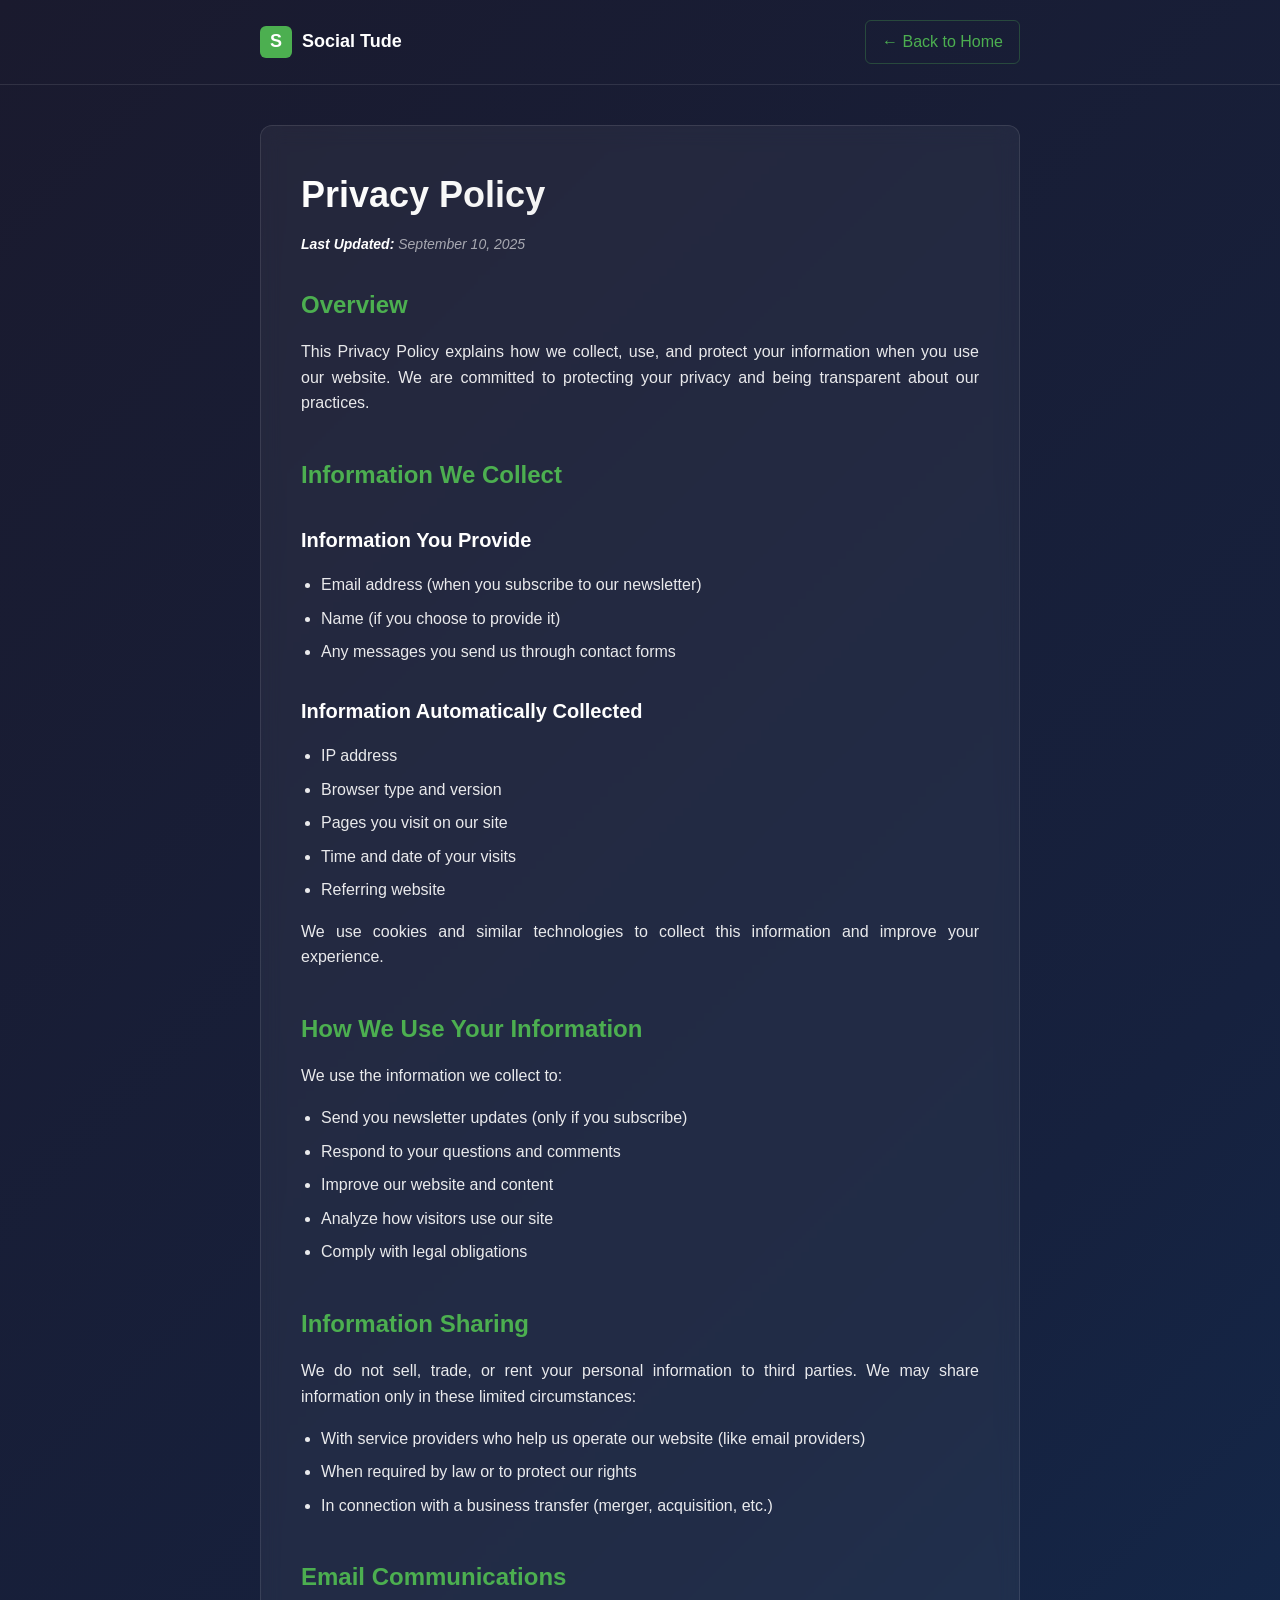
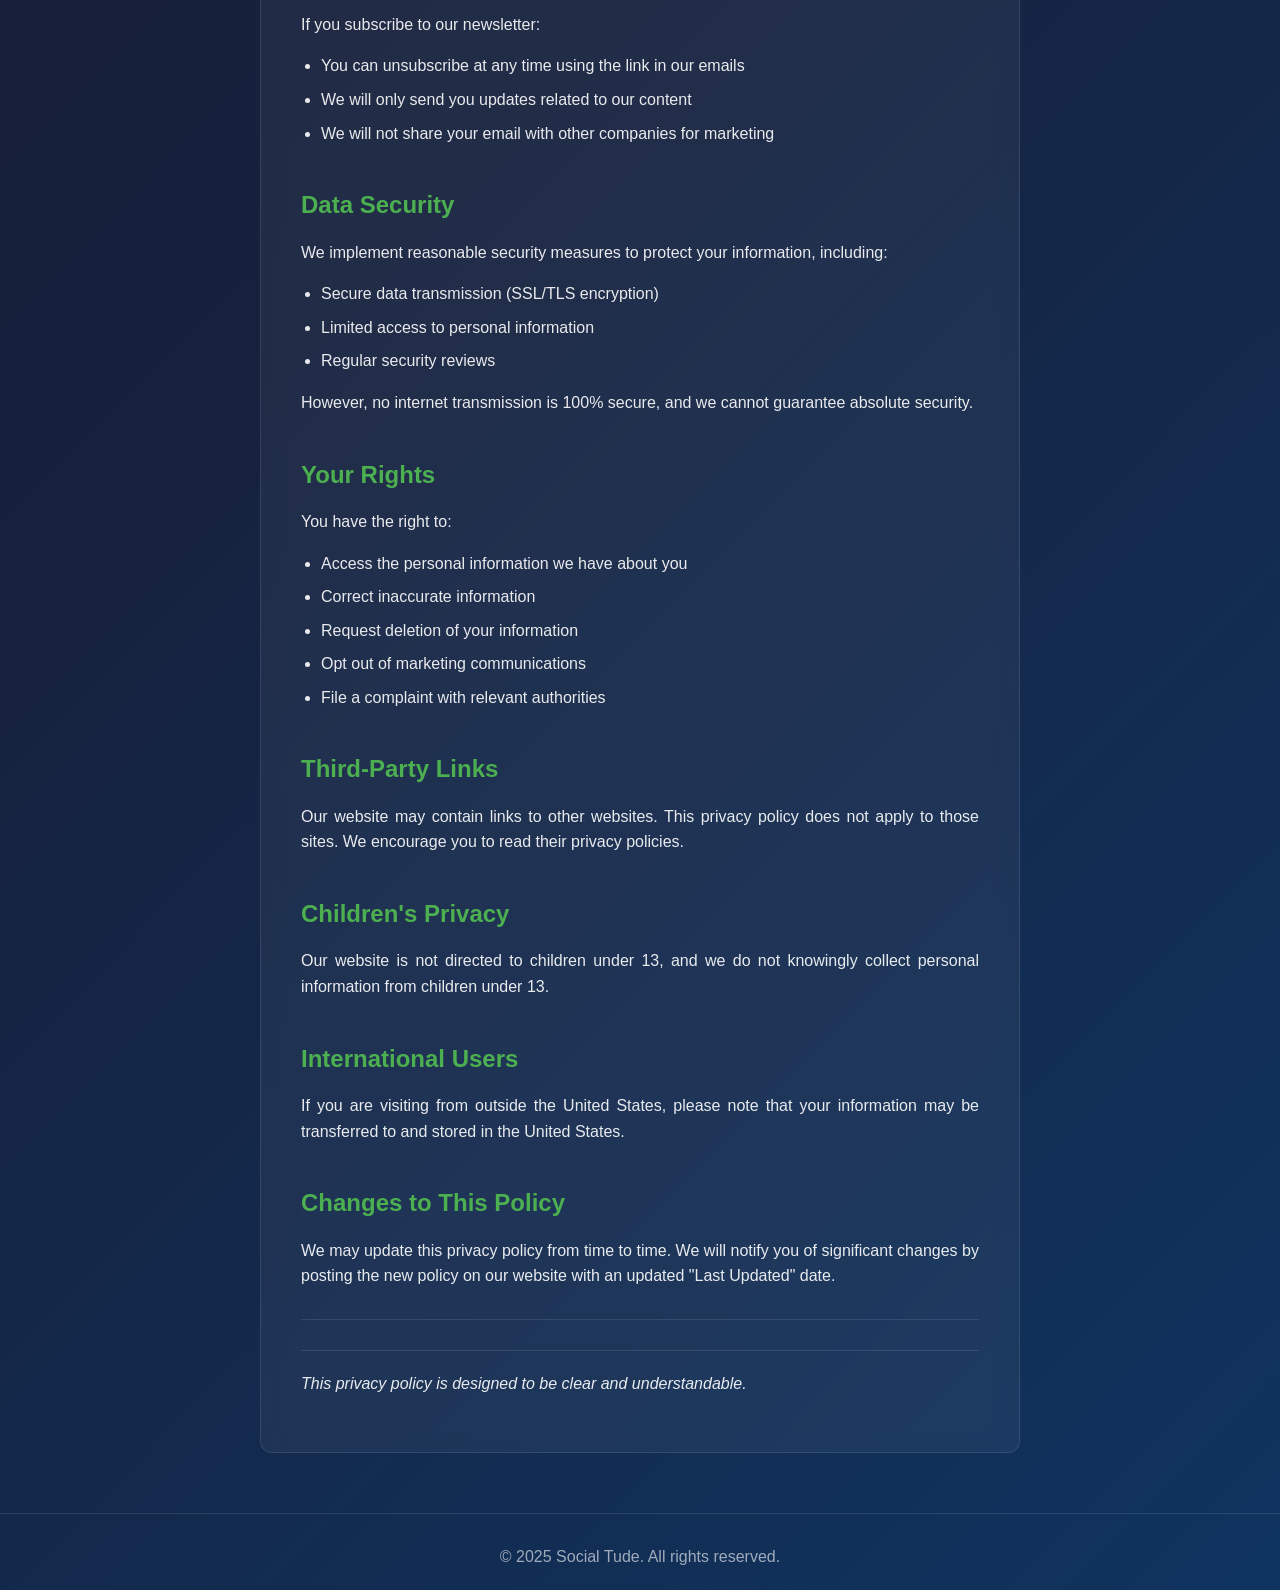
==== privacy/index.html @ 3b70cb79 "asdasd" ====
<!DOCTYPE html>
<html lang="en">
<head>
    <meta charset="UTF-8">
    <meta name="viewport" content="width=device-width, initial-scale=1.0">
    <title>Privacy Policy - Social Tude</title>
    <style>
        * {
            margin: 0;
            padding: 0;
            box-sizing: border-box;
        }

        body {
            font-family: -apple-system, BlinkMacSystemFont, 'Segoe UI', Roboto, sans-serif;
            background: linear-gradient(135deg, #1a1a2e 0%, #16213e 50%, #0f3460 100%);
            color: #ffffff;
            line-height: 1.6;
            min-height: 100vh;
        }

        .container {
            max-width: 800px;
            margin: 0 auto;
            padding: 0 20px;
        }

        /* Header */
        .header {
            padding: 20px 0;
            border-bottom: 1px solid rgba(255,255,255,0.1);
        }

        .nav {
            display: flex;
            justify-content: space-between;
            align-items: center;
            flex-wrap: wrap;
        }

        .logo {
            display: flex;
            align-items: center;
            gap: 10px;
            font-weight: 600;
            font-size: 18px;
            text-decoration: none;
            color: #ffffff;
        }

        .logo-icon {
            width: 32px;
            height: 32px;
            background: #4CAF50;
            border-radius: 6px;
            display: flex;
            align-items: center;
            justify-content: center;
            font-weight: bold;
            color: white;
        }

        .back-link {
            color: #4CAF50;
            text-decoration: none;
            padding: 8px 16px;
            border: 1px solid rgba(76, 175, 80, 0.3);
            border-radius: 6px;
            transition: all 0.3s;
        }

        .back-link:hover {
            background: rgba(76, 175, 80, 0.1);
            transform: translateY(-2px);
        }

        /* Main Content */
        .main-content {
            padding: 40px 0 60px;
        }

        .policy-container {
            background: rgba(255,255,255,0.05);
            border: 1px solid rgba(255,255,255,0.1);
            border-radius: 12px;
            padding: 40px;
            backdrop-filter: blur(10px);
        }

        h1 {
            font-size: 36px;
            font-weight: 700;
            margin-bottom: 10px;
            background: linear-gradient(135deg, #ffffff 0%, #e0e0e0 100%);
            background-clip: text;
            -webkit-background-clip: text;
            -webkit-text-fill-color: transparent;
        }

        .last-updated {
            color: rgba(255,255,255,0.6);
            font-size: 14px;
            margin-bottom: 30px;
            font-style: italic;
        }

        h2 {
            font-size: 24px;
            font-weight: 600;
            margin-top: 40px;
            margin-bottom: 15px;
            color: #4CAF50;
        }

        h2:first-of-type {
            margin-top: 0;
        }

        h3 {
            font-size: 20px;
            font-weight: 600;
            margin-top: 30px;
            margin-bottom: 12px;
            color: #ffffff;
        }

        p {
            margin-bottom: 16px;
            color: rgba(255,255,255,0.9);
            text-align: justify;
        }

        ul {
            margin: 16px 0 16px 20px;
            color: rgba(255,255,255,0.9);
        }

        li {
            margin-bottom: 8px;
        }

        strong {
            color: #ffffff;
            font-weight: 600;
        }

        .highlight-box {
            background: rgba(76, 175, 80, 0.1);
            border: 1px solid rgba(76, 175, 80, 0.3);
            border-radius: 8px;
            padding: 20px;
            margin: 20px 0;
        }

        .highlight-box p {
            color: rgba(255,255,255,0.9);
            margin: 0;
        }

        hr {
            border: none;
            height: 1px;
            background: rgba(255,255,255,0.1);
            margin: 30px 0 20px;
        }

        .footer-note {
            font-style: italic;
            color: rgba(255,255,255,0.7);
            text-align: center;
            margin-top: 30px;
            padding-top: 20px;
            border-top: 1px solid rgba(255,255,255,0.1);
        }

        /* Footer */
        .footer {
            border-top: 1px solid rgba(255,255,255,0.1);
            padding: 30px 0 20px;
            color: rgba(255,255,255,0.6);
            text-align: center;
        }

        /* Responsive */
        @media (max-width: 768px) {
            .policy-container {
                padding: 30px 20px;
            }
            
            h1 {
                font-size: 28px;
            }
            
            h2 {
                font-size: 22px;
            }
            
            .nav {
                flex-direction: column;
                gap: 20px;
            }
        }
    </style>
</head>
<body>
    <header class="header">
        <div class="container">
            <nav class="nav">
                <a href="#" class="logo">
                    <div class="logo-icon">S</div>
                    <span>Social Tude</span>
                </a>
                <a href="http://zapmydeal.top/" class="back-link">← Back to Home</a>
            </nav>
        </div>
    </header>

    <main class="main-content">
        <div class="container">
            <div class="policy-container">
                <h1>Privacy Policy</h1>
                <div class="last-updated"><strong>Last Updated:</strong> September 10, 2025</div>

                <h2>Overview</h2>
                <p>This Privacy Policy explains how we collect, use, and protect your information when you use our website. We are committed to protecting your privacy and being transparent about our practices.</p>

                <h2>Information We Collect</h2>
                
                <h3>Information You Provide</h3>
                <ul>
                    <li>Email address (when you subscribe to our newsletter)</li>
                    <li>Name (if you choose to provide it)</li>
                    <li>Any messages you send us through contact forms</li>
                </ul>

                <h3>Information Automatically Collected</h3>
                <ul>
                    <li>IP address</li>
                    <li>Browser type and version</li>
                    <li>Pages you visit on our site</li>
                    <li>Time and date of your visits</li>
                    <li>Referring website</li>
                </ul>
                
                <p>We use cookies and similar technologies to collect this information and improve your experience.</p>

                <h2>How We Use Your Information</h2>
                <p>We use the information we collect to:</p>
                <ul>
                    <li>Send you newsletter updates (only if you subscribe)</li>
                    <li>Respond to your questions and comments</li>
                    <li>Improve our website and content</li>
                    <li>Analyze how visitors use our site</li>
                    <li>Comply with legal obligations</li>
                </ul>

                <h2>Information Sharing</h2>
                <p>We do not sell, trade, or rent your personal information to third parties. We may share information only in these limited circumstances:</p>
                <ul>
                    <li>With service providers who help us operate our website (like email providers)</li>
                    <li>When required by law or to protect our rights</li>
                    <li>In connection with a business transfer (merger, acquisition, etc.)</li>
                </ul>

                <h2>Email Communications</h2>
                <p>If you subscribe to our newsletter:</p>
                <ul>
                    <li>You can unsubscribe at any time using the link in our emails</li>
                    <li>We will only send you updates related to our content</li>
                    <li>We will not share your email with other companies for marketing</li>
                </ul>

                <h2>Data Security</h2>
                <p>We implement reasonable security measures to protect your information, including:</p>
                <ul>
                    <li>Secure data transmission (SSL/TLS encryption)</li>
                    <li>Limited access to personal information</li>
                    <li>Regular security reviews</li>
                </ul>
                <p>However, no internet transmission is 100% secure, and we cannot guarantee absolute security.</p>

                <h2>Your Rights</h2>
                <p>You have the right to:</p>
                <ul>
                    <li>Access the personal information we have about you</li>
                    <li>Correct inaccurate information</li>
                    <li>Request deletion of your information</li>
                    <li>Opt out of marketing communications</li>
                    <li>File a complaint with relevant authorities</li>
                </ul>

                <h2>Third-Party Links</h2>
                <p>Our website may contain links to other websites. This privacy policy does not apply to those sites. We encourage you to read their privacy policies.</p>

                <h2>Children's Privacy</h2>
                <p>Our website is not directed to children under 13, and we do not knowingly collect personal information from children under 13.</p>

                <h2>International Users</h2>
                <p>If you are visiting from outside the United States, please note that your information may be transferred to and stored in the United States.</p>

                <h2>Changes to This Policy</h2>
                <p>We may update this privacy policy from time to time. We will notify you of significant changes by posting the new policy on our website with an updated "Last Updated" date.</p>

                <hr>

                <div class="footer-note">
                    <p>This privacy policy is designed to be clear and understandable.</p>
                </div>
            </div>
        </div>
    </main>

    <footer class="footer">
        <div class="container">
            <div>© 2025 Social Tude. All rights reserved.</div>
        </div>
    </footer>
</body>
</html>
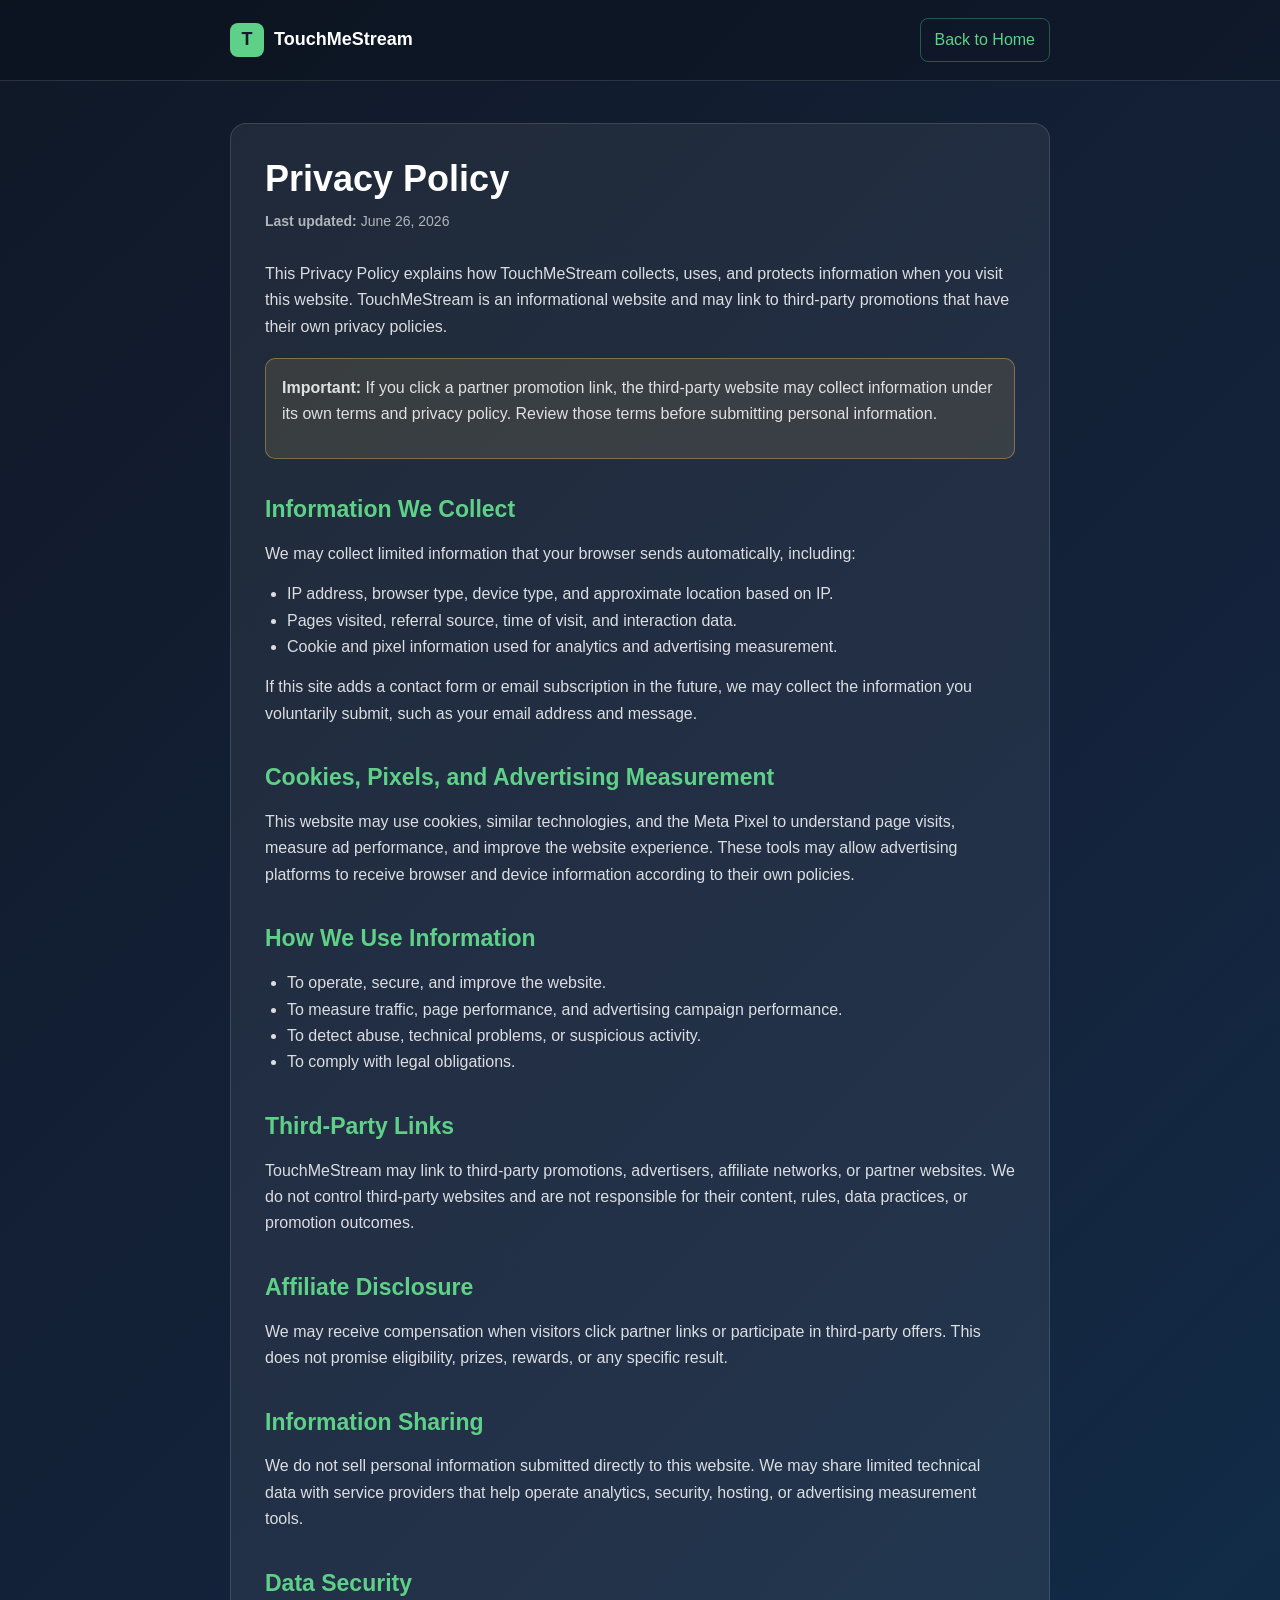
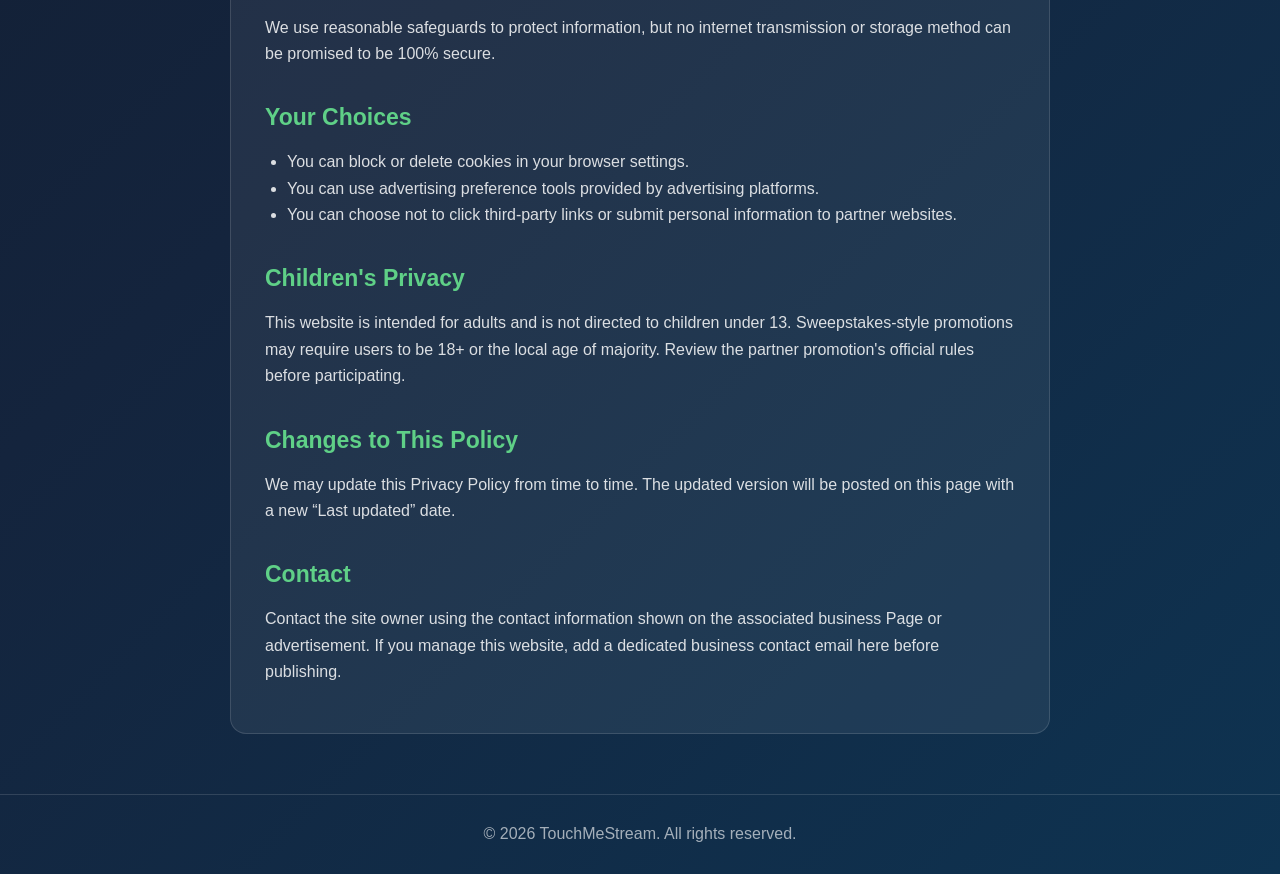
==== commit 612c4a21: "asd" ====
--- a/privacy/index.html
+++ b/privacy/index.html
@@ -1,319 +1,106 @@
 <!DOCTYPE html>
 <html lang="en">
 <head>
-    <meta charset="UTF-8">
-    <meta name="viewport" content="width=device-width, initial-scale=1.0">
-    <title>Privacy Policy - Social Tude</title>
-    <style>
-        * {
-            margin: 0;
-            padding: 0;
-            box-sizing: border-box;
-        }
-
-        body {
-            font-family: -apple-system, BlinkMacSystemFont, 'Segoe UI', Roboto, sans-serif;
-            background: linear-gradient(135deg, #1a1a2e 0%, #16213e 50%, #0f3460 100%);
-            color: #ffffff;
-            line-height: 1.6;
-            min-height: 100vh;
-        }
-
-        .container {
-            max-width: 800px;
-            margin: 0 auto;
-            padding: 0 20px;
-        }
-
-        /* Header */
-        .header {
-            padding: 20px 0;
-            border-bottom: 1px solid rgba(255,255,255,0.1);
-        }
-
-        .nav {
-            display: flex;
-            justify-content: space-between;
-            align-items: center;
-            flex-wrap: wrap;
-        }
-
-        .logo {
-            display: flex;
-            align-items: center;
-            gap: 10px;
-            font-weight: 600;
-            font-size: 18px;
-            text-decoration: none;
-            color: #ffffff;
-        }
-
-        .logo-icon {
-            width: 32px;
-            height: 32px;
-            background: #4CAF50;
-            border-radius: 6px;
-            display: flex;
-            align-items: center;
-            justify-content: center;
-            font-weight: bold;
-            color: white;
-        }
-
-        .back-link {
-            color: #4CAF50;
-            text-decoration: none;
-            padding: 8px 16px;
-            border: 1px solid rgba(76, 175, 80, 0.3);
-            border-radius: 6px;
-            transition: all 0.3s;
-        }
-
-        .back-link:hover {
-            background: rgba(76, 175, 80, 0.1);
-            transform: translateY(-2px);
-        }
-
-        /* Main Content */
-        .main-content {
-            padding: 40px 0 60px;
-        }
-
-        .policy-container {
-            background: rgba(255,255,255,0.05);
-            border: 1px solid rgba(255,255,255,0.1);
-            border-radius: 12px;
-            padding: 40px;
-            backdrop-filter: blur(10px);
-        }
-
-        h1 {
-            font-size: 36px;
-            font-weight: 700;
-            margin-bottom: 10px;
-            background: linear-gradient(135deg, #ffffff 0%, #e0e0e0 100%);
-            background-clip: text;
-            -webkit-background-clip: text;
-            -webkit-text-fill-color: transparent;
-        }
-
-        .last-updated {
-            color: rgba(255,255,255,0.6);
-            font-size: 14px;
-            margin-bottom: 30px;
-            font-style: italic;
-        }
-
-        h2 {
-            font-size: 24px;
-            font-weight: 600;
-            margin-top: 40px;
-            margin-bottom: 15px;
-            color: #4CAF50;
-        }
-
-        h2:first-of-type {
-            margin-top: 0;
-        }
-
-        h3 {
-            font-size: 20px;
-            font-weight: 600;
-            margin-top: 30px;
-            margin-bottom: 12px;
-            color: #ffffff;
-        }
-
-        p {
-            margin-bottom: 16px;
-            color: rgba(255,255,255,0.9);
-            text-align: justify;
-        }
-
-        ul {
-            margin: 16px 0 16px 20px;
-            color: rgba(255,255,255,0.9);
-        }
-
-        li {
-            margin-bottom: 8px;
-        }
-
-        strong {
-            color: #ffffff;
-            font-weight: 600;
-        }
-
-        .highlight-box {
-            background: rgba(76, 175, 80, 0.1);
-            border: 1px solid rgba(76, 175, 80, 0.3);
-            border-radius: 8px;
-            padding: 20px;
-            margin: 20px 0;
-        }
-
-        .highlight-box p {
-            color: rgba(255,255,255,0.9);
-            margin: 0;
-        }
-
-        hr {
-            border: none;
-            height: 1px;
-            background: rgba(255,255,255,0.1);
-            margin: 30px 0 20px;
-        }
-
-        .footer-note {
-            font-style: italic;
-            color: rgba(255,255,255,0.7);
-            text-align: center;
-            margin-top: 30px;
-            padding-top: 20px;
-            border-top: 1px solid rgba(255,255,255,0.1);
-        }
-
-        /* Footer */
-        .footer {
-            border-top: 1px solid rgba(255,255,255,0.1);
-            padding: 30px 0 20px;
-            color: rgba(255,255,255,0.6);
-            text-align: center;
-        }
-
-        /* Responsive */
-        @media (max-width: 768px) {
-            .policy-container {
-                padding: 30px 20px;
-            }
-            
-            h1 {
-                font-size: 28px;
-            }
-            
-            h2 {
-                font-size: 22px;
-            }
-            
-            .nav {
-                flex-direction: column;
-                gap: 20px;
-            }
-        }
-    </style>
+  <meta charset="UTF-8" />
+  <meta name="viewport" content="width=device-width, initial-scale=1.0" />
+  <title>Privacy Policy - TouchMeStream</title>
+  <meta name="description" content="TouchMeStream Privacy Policy explaining data, cookies, Meta Pixel, third-party links, and user choices." />
+  <style>
+    * { margin: 0; padding: 0; box-sizing: border-box; }
+    body { font-family: -apple-system, BlinkMacSystemFont, "Segoe UI", Roboto, Arial, sans-serif; background: linear-gradient(135deg,#101827 0%,#14243d 55%,#0e3351 100%); color: #fff; line-height: 1.65; min-height: 100vh; }
+    .container { max-width: 860px; margin: 0 auto; padding: 0 20px; }
+    .header { padding: 18px 0; border-bottom: 1px solid rgba(255,255,255,.13); background: rgba(7,12,22,.35); }
+    .nav { display: flex; justify-content: space-between; align-items: center; gap: 20px; flex-wrap: wrap; }
+    .logo { display: flex; align-items: center; gap: 10px; font-weight: 700; font-size: 18px; text-decoration: none; color: #fff; }
+    .logo-icon { width: 34px; height: 34px; background: #5fd087; color: #0f1b2a; border-radius: 8px; display: flex; align-items: center; justify-content: center; font-weight: 800; }
+    .back-link { color: #5fd087; text-decoration: none; padding: 8px 14px; border: 1px solid rgba(95,208,135,.35); border-radius: 8px; }
+    .main-content { padding: 42px 0 60px; }
+    .policy-container { background: rgba(255,255,255,.065); border: 1px solid rgba(255,255,255,.13); border-radius: 16px; padding: 34px; }
+    h1 { font-size: 36px; line-height: 1.15; margin-bottom: 10px; }
+    .last-updated { color: rgba(255,255,255,.65); font-size: 14px; margin-bottom: 28px; }
+    h2 { font-size: 23px; margin-top: 32px; margin-bottom: 12px; color: #5fd087; }
+    p, li { color: rgba(255,255,255,.84); }
+    p { margin-bottom: 14px; }
+    ul { margin: 12px 0 14px 22px; }
+    a { color: #5fd087; }
+    .notice { background: rgba(255,209,102,.11); border: 1px solid rgba(255,209,102,.35); border-radius: 10px; padding: 16px; margin: 18px 0; }
+    .footer { border-top: 1px solid rgba(255,255,255,.13); padding: 26px 0; color: rgba(255,255,255,.62); text-align: center; }
+    @media (max-width: 768px) { .policy-container { padding: 24px; } h1 { font-size: 30px; } }
+  </style>
 </head>
 <body>
-    <header class="header">
-        <div class="container">
-            <nav class="nav">
-                <a href="#" class="logo">
-                    <div class="logo-icon">S</div>
-                    <span>Social Tude</span>
-                </a>
-                <a href="http://zapmydeal.top/" class="back-link">← Back to Home</a>
-            </nav>
-        </div>
-    </header>
+  <header class="header">
+    <div class="container">
+      <nav class="nav" aria-label="Main navigation">
+        <a href="/" class="logo"><div class="logo-icon">T</div><span>TouchMeStream</span></a>
+        <a href="/" class="back-link">Back to Home</a>
+      </nav>
+    </div>
+  </header>
 
-    <main class="main-content">
-        <div class="container">
-            <div class="policy-container">
-                <h1>Privacy Policy</h1>
-                <div class="last-updated"><strong>Last Updated:</strong> September 10, 2025</div>
+  <main class="main-content">
+    <div class="container">
+      <article class="policy-container">
+        <h1>Privacy Policy</h1>
+        <div class="last-updated"><strong>Last updated:</strong> June 26, 2026</div>
 
-                <h2>Overview</h2>
-                <p>This Privacy Policy explains how we collect, use, and protect your information when you use our website. We are committed to protecting your privacy and being transparent about our practices.</p>
+        <p>This Privacy Policy explains how TouchMeStream collects, uses, and protects information when you visit this website. TouchMeStream is an informational website and may link to third-party promotions that have their own privacy policies.</p>
 
-                <h2>Information We Collect</h2>
-                
-                <h3>Information You Provide</h3>
-                <ul>
-                    <li>Email address (when you subscribe to our newsletter)</li>
-                    <li>Name (if you choose to provide it)</li>
-                    <li>Any messages you send us through contact forms</li>
-                </ul>
+        <div class="notice"><p><strong>Important:</strong> If you click a partner promotion link, the third-party website may collect information under its own terms and privacy policy. Review those terms before submitting personal information.</p></div>
 
-                <h3>Information Automatically Collected</h3>
-                <ul>
-                    <li>IP address</li>
-                    <li>Browser type and version</li>
-                    <li>Pages you visit on our site</li>
-                    <li>Time and date of your visits</li>
-                    <li>Referring website</li>
-                </ul>
-                
-                <p>We use cookies and similar technologies to collect this information and improve your experience.</p>
+        <h2>Information We Collect</h2>
+        <p>We may collect limited information that your browser sends automatically, including:</p>
+        <ul>
+          <li>IP address, browser type, device type, and approximate location based on IP.</li>
+          <li>Pages visited, referral source, time of visit, and interaction data.</li>
+          <li>Cookie and pixel information used for analytics and advertising measurement.</li>
+        </ul>
+        <p>If this site adds a contact form or email subscription in the future, we may collect the information you voluntarily submit, such as your email address and message.</p>
 
-                <h2>How We Use Your Information</h2>
-                <p>We use the information we collect to:</p>
-                <ul>
-                    <li>Send you newsletter updates (only if you subscribe)</li>
-                    <li>Respond to your questions and comments</li>
-                    <li>Improve our website and content</li>
-                    <li>Analyze how visitors use our site</li>
-                    <li>Comply with legal obligations</li>
-                </ul>
+        <h2>Cookies, Pixels, and Advertising Measurement</h2>
+        <p>This website may use cookies, similar technologies, and the Meta Pixel to understand page visits, measure ad performance, and improve the website experience. These tools may allow advertising platforms to receive browser and device information according to their own policies.</p>
 
-                <h2>Information Sharing</h2>
-                <p>We do not sell, trade, or rent your personal information to third parties. We may share information only in these limited circumstances:</p>
-                <ul>
-                    <li>With service providers who help us operate our website (like email providers)</li>
-                    <li>When required by law or to protect our rights</li>
-                    <li>In connection with a business transfer (merger, acquisition, etc.)</li>
-                </ul>
+        <h2>How We Use Information</h2>
+        <ul>
+          <li>To operate, secure, and improve the website.</li>
+          <li>To measure traffic, page performance, and advertising campaign performance.</li>
+          <li>To detect abuse, technical problems, or suspicious activity.</li>
+          <li>To comply with legal obligations.</li>
+        </ul>
 
-                <h2>Email Communications</h2>
-                <p>If you subscribe to our newsletter:</p>
-                <ul>
-                    <li>You can unsubscribe at any time using the link in our emails</li>
-                    <li>We will only send you updates related to our content</li>
-                    <li>We will not share your email with other companies for marketing</li>
-                </ul>
+        <h2>Third-Party Links</h2>
+        <p>TouchMeStream may link to third-party promotions, advertisers, affiliate networks, or partner websites. We do not control third-party websites and are not responsible for their content, rules, data practices, or promotion outcomes.</p>
 
-                <h2>Data Security</h2>
-                <p>We implement reasonable security measures to protect your information, including:</p>
-                <ul>
-                    <li>Secure data transmission (SSL/TLS encryption)</li>
-                    <li>Limited access to personal information</li>
-                    <li>Regular security reviews</li>
-                </ul>
-                <p>However, no internet transmission is 100% secure, and we cannot guarantee absolute security.</p>
+        <h2>Affiliate Disclosure</h2>
+        <p>We may receive compensation when visitors click partner links or participate in third-party offers. This does not promise eligibility, prizes, rewards, or any specific result.</p>
 
-                <h2>Your Rights</h2>
-                <p>You have the right to:</p>
-                <ul>
-                    <li>Access the personal information we have about you</li>
-                    <li>Correct inaccurate information</li>
-                    <li>Request deletion of your information</li>
-                    <li>Opt out of marketing communications</li>
-                    <li>File a complaint with relevant authorities</li>
-                </ul>
+        <h2>Information Sharing</h2>
+        <p>We do not sell personal information submitted directly to this website. We may share limited technical data with service providers that help operate analytics, security, hosting, or advertising measurement tools.</p>
 
-                <h2>Third-Party Links</h2>
-                <p>Our website may contain links to other websites. This privacy policy does not apply to those sites. We encourage you to read their privacy policies.</p>
+        <h2>Data Security</h2>
+        <p>We use reasonable safeguards to protect information, but no internet transmission or storage method can be promised to be 100% secure.</p>
 
-                <h2>Children's Privacy</h2>
-                <p>Our website is not directed to children under 13, and we do not knowingly collect personal information from children under 13.</p>
+        <h2>Your Choices</h2>
+        <ul>
+          <li>You can block or delete cookies in your browser settings.</li>
+          <li>You can use advertising preference tools provided by advertising platforms.</li>
+          <li>You can choose not to click third-party links or submit personal information to partner websites.</li>
+        </ul>
 
-                <h2>International Users</h2>
-                <p>If you are visiting from outside the United States, please note that your information may be transferred to and stored in the United States.</p>
+        <h2>Children's Privacy</h2>
+        <p>This website is intended for adults and is not directed to children under 13. Sweepstakes-style promotions may require users to be 18+ or the local age of majority. Review the partner promotion's official rules before participating.</p>
 
-                <h2>Changes to This Policy</h2>
-                <p>We may update this privacy policy from time to time. We will notify you of significant changes by posting the new policy on our website with an updated "Last Updated" date.</p>
+        <h2>Changes to This Policy</h2>
+        <p>We may update this Privacy Policy from time to time. The updated version will be posted on this page with a new “Last updated” date.</p>
 
-                <hr>
+        <h2>Contact</h2>
+        <p>Contact the site owner using the contact information shown on the associated business Page or advertisement. If you manage this website, add a dedicated business contact email here before publishing.</p>
+      </article>
+    </div>
+  </main>
 
-                <div class="footer-note">
-                    <p>This privacy policy is designed to be clear and understandable.</p>
-                </div>
-            </div>
-        </div>
-    </main>
-
-    <footer class="footer">
-        <div class="container">
-            <div>© 2025 Social Tude. All rights reserved.</div>
-        </div>
-    </footer>
+  <footer class="footer">
+    <div class="container">© 2026 TouchMeStream. All rights reserved.</div>
+  </footer>
 </body>
-</html>+</html>
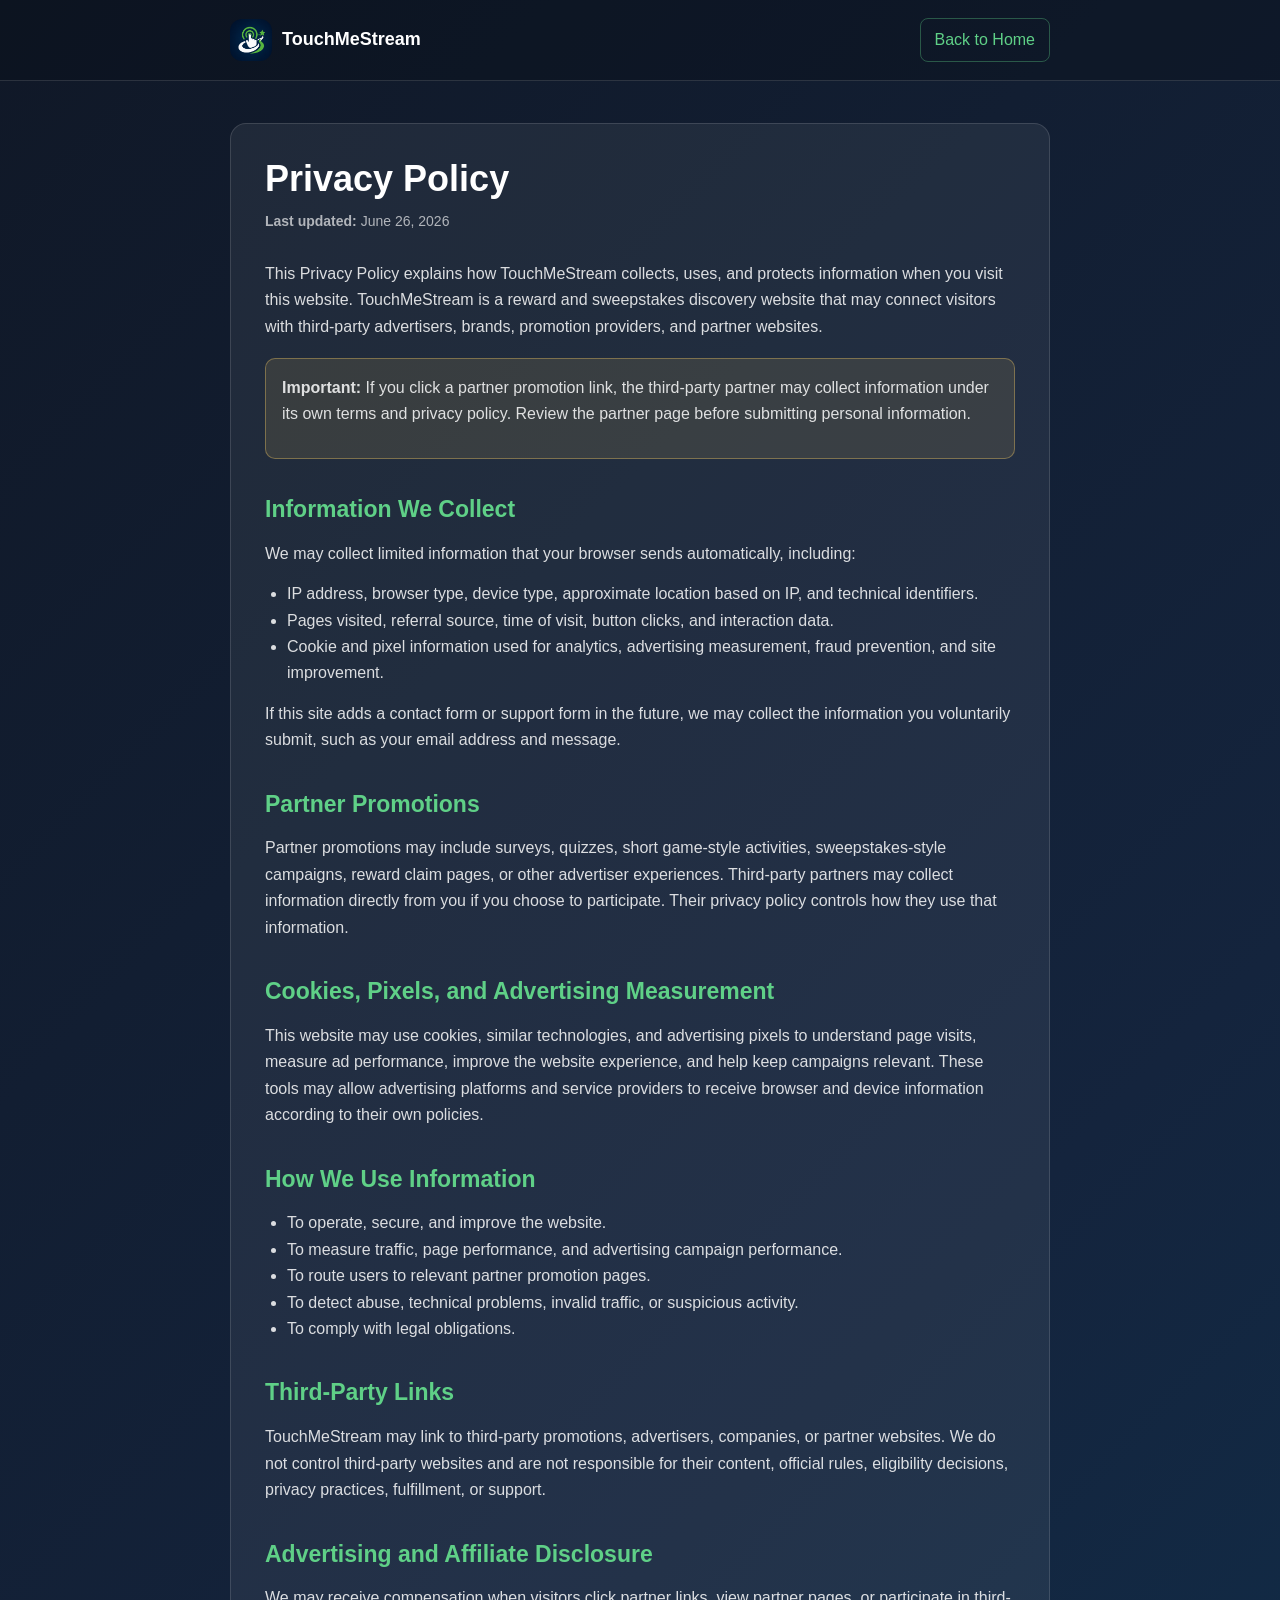
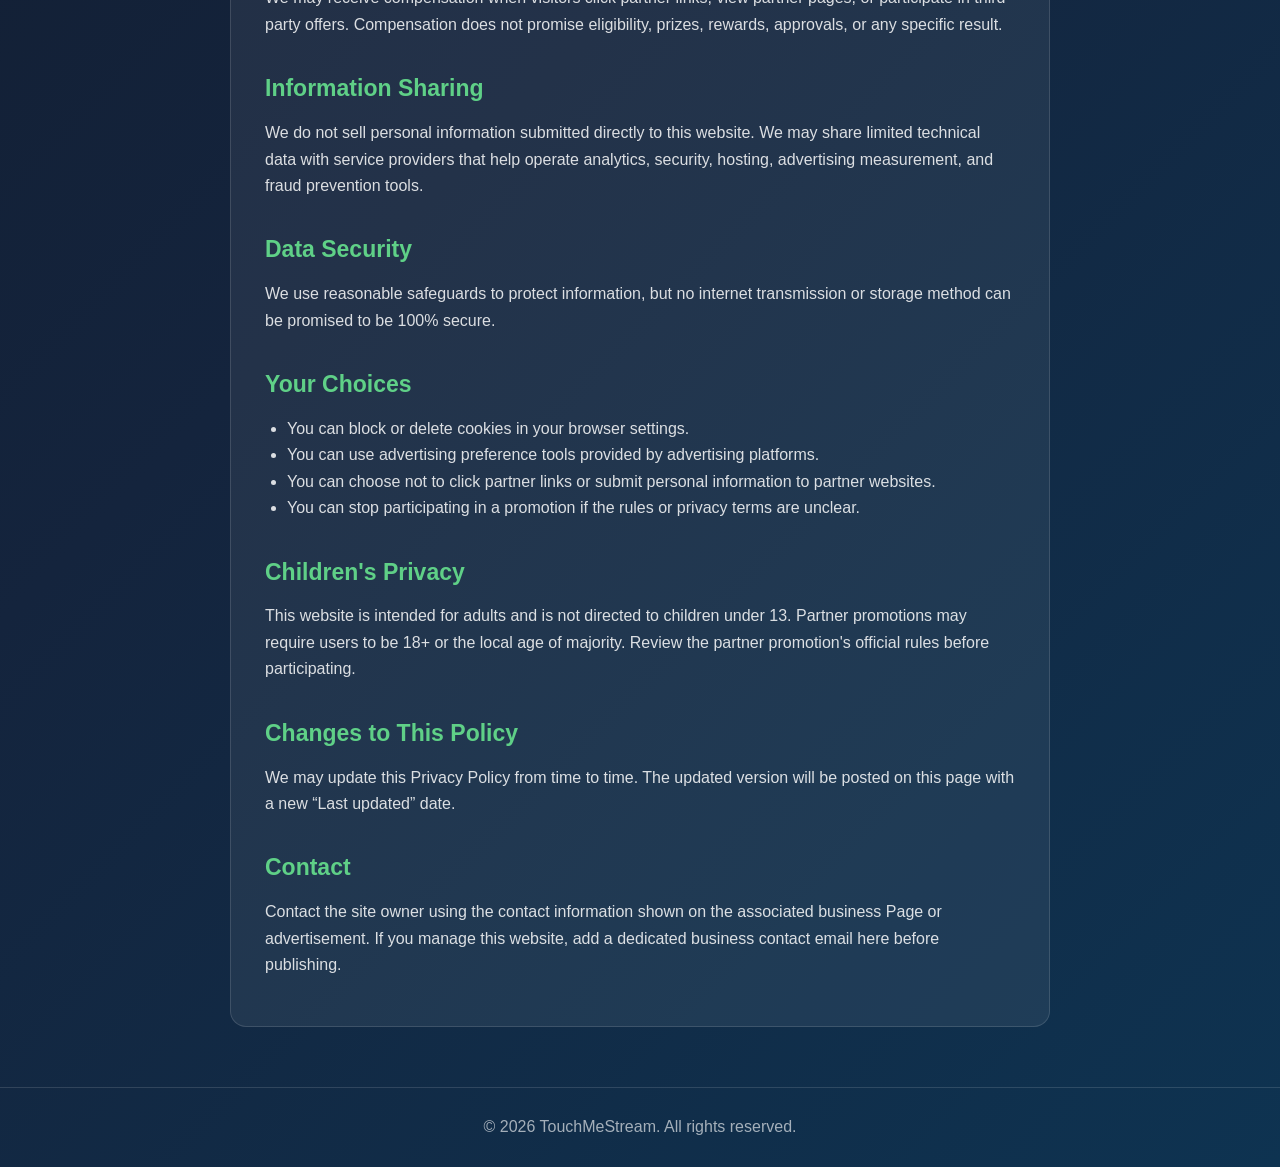
==== commit cc1b451d: "asdasd" ====
--- a/privacy/index.html
+++ b/privacy/index.html
@@ -4,7 +4,9 @@
   <meta charset="UTF-8" />
   <meta name="viewport" content="width=device-width, initial-scale=1.0" />
   <title>Privacy Policy - TouchMeStream</title>
-  <meta name="description" content="TouchMeStream Privacy Policy explaining data, cookies, Meta Pixel, third-party links, and user choices." />
+  <meta name="description" content="Privacy Policy for TouchMeStream, including cookies, advertising measurement, partner links, and third-party promotion notices." />
+  <link rel="icon" type="image/png" sizes="512x512" href="../assets/favicon-bg.png" />
+  <link rel="apple-touch-icon" href="../assets/favicon-bg.png" />
   <style>
     * { margin: 0; padding: 0; box-sizing: border-box; }
     body { font-family: -apple-system, BlinkMacSystemFont, "Segoe UI", Roboto, Arial, sans-serif; background: linear-gradient(135deg,#101827 0%,#14243d 55%,#0e3351 100%); color: #fff; line-height: 1.65; min-height: 100vh; }
@@ -12,6 +14,7 @@
     .header { padding: 18px 0; border-bottom: 1px solid rgba(255,255,255,.13); background: rgba(7,12,22,.35); }
     .nav { display: flex; justify-content: space-between; align-items: center; gap: 20px; flex-wrap: wrap; }
     .logo { display: flex; align-items: center; gap: 10px; font-weight: 700; font-size: 18px; text-decoration: none; color: #fff; }
+    .logo-img { width: 42px; height: 42px; display: block; object-fit: cover; flex: 0 0 42px; border-radius: 12px; }
     .logo-icon { width: 34px; height: 34px; background: #5fd087; color: #0f1b2a; border-radius: 8px; display: flex; align-items: center; justify-content: center; font-weight: 800; }
     .back-link { color: #5fd087; text-decoration: none; padding: 8px 14px; border: 1px solid rgba(95,208,135,.35); border-radius: 8px; }
     .main-content { padding: 42px 0 60px; }
@@ -32,7 +35,7 @@
   <header class="header">
     <div class="container">
       <nav class="nav" aria-label="Main navigation">
-        <a href="/" class="logo"><div class="logo-icon">T</div><span>TouchMeStream</span></a>
+        <a href="/" class="logo"><img class="logo-img" src="../assets/logo-icon-bg.png" alt="TouchMeStream logo" /><span>TouchMeStream</span></a>
         <a href="/" class="back-link">Back to Home</a>
       </nav>
     </div>
@@ -44,38 +47,42 @@
         <h1>Privacy Policy</h1>
         <div class="last-updated"><strong>Last updated:</strong> June 26, 2026</div>
 
-        <p>This Privacy Policy explains how TouchMeStream collects, uses, and protects information when you visit this website. TouchMeStream is an informational website and may link to third-party promotions that have their own privacy policies.</p>
+        <p>This Privacy Policy explains how TouchMeStream collects, uses, and protects information when you visit this website. TouchMeStream is a reward and sweepstakes discovery website that may connect visitors with third-party advertisers, brands, promotion providers, and partner websites.</p>
 
-        <div class="notice"><p><strong>Important:</strong> If you click a partner promotion link, the third-party website may collect information under its own terms and privacy policy. Review those terms before submitting personal information.</p></div>
+        <div class="notice"><p><strong>Important:</strong> If you click a partner promotion link, the third-party partner may collect information under its own terms and privacy policy. Review the partner page before submitting personal information.</p></div>
 
         <h2>Information We Collect</h2>
         <p>We may collect limited information that your browser sends automatically, including:</p>
         <ul>
-          <li>IP address, browser type, device type, and approximate location based on IP.</li>
-          <li>Pages visited, referral source, time of visit, and interaction data.</li>
-          <li>Cookie and pixel information used for analytics and advertising measurement.</li>
+          <li>IP address, browser type, device type, approximate location based on IP, and technical identifiers.</li>
+          <li>Pages visited, referral source, time of visit, button clicks, and interaction data.</li>
+          <li>Cookie and pixel information used for analytics, advertising measurement, fraud prevention, and site improvement.</li>
         </ul>
-        <p>If this site adds a contact form or email subscription in the future, we may collect the information you voluntarily submit, such as your email address and message.</p>
+        <p>If this site adds a contact form or support form in the future, we may collect the information you voluntarily submit, such as your email address and message.</p>
+
+        <h2>Partner Promotions</h2>
+        <p>Partner promotions may include surveys, quizzes, short game-style activities, sweepstakes-style campaigns, reward claim pages, or other advertiser experiences. Third-party partners may collect information directly from you if you choose to participate. Their privacy policy controls how they use that information.</p>
 
         <h2>Cookies, Pixels, and Advertising Measurement</h2>
-        <p>This website may use cookies, similar technologies, and the Meta Pixel to understand page visits, measure ad performance, and improve the website experience. These tools may allow advertising platforms to receive browser and device information according to their own policies.</p>
+        <p>This website may use cookies, similar technologies, and advertising pixels to understand page visits, measure ad performance, improve the website experience, and help keep campaigns relevant. These tools may allow advertising platforms and service providers to receive browser and device information according to their own policies.</p>
 
         <h2>How We Use Information</h2>
         <ul>
           <li>To operate, secure, and improve the website.</li>
           <li>To measure traffic, page performance, and advertising campaign performance.</li>
-          <li>To detect abuse, technical problems, or suspicious activity.</li>
+          <li>To route users to relevant partner promotion pages.</li>
+          <li>To detect abuse, technical problems, invalid traffic, or suspicious activity.</li>
           <li>To comply with legal obligations.</li>
         </ul>
 
         <h2>Third-Party Links</h2>
-        <p>TouchMeStream may link to third-party promotions, advertisers, affiliate networks, or partner websites. We do not control third-party websites and are not responsible for their content, rules, data practices, or promotion outcomes.</p>
+        <p>TouchMeStream may link to third-party promotions, advertisers, companies, or partner websites. We do not control third-party websites and are not responsible for their content, official rules, eligibility decisions, privacy practices, fulfillment, or support.</p>
 
-        <h2>Affiliate Disclosure</h2>
-        <p>We may receive compensation when visitors click partner links or participate in third-party offers. This does not promise eligibility, prizes, rewards, or any specific result.</p>
+        <h2>Advertising and Affiliate Disclosure</h2>
+        <p>We may receive compensation when visitors click partner links, view partner pages, or participate in third-party offers. Compensation does not promise eligibility, prizes, rewards, approvals, or any specific result.</p>
 
         <h2>Information Sharing</h2>
-        <p>We do not sell personal information submitted directly to this website. We may share limited technical data with service providers that help operate analytics, security, hosting, or advertising measurement tools.</p>
+        <p>We do not sell personal information submitted directly to this website. We may share limited technical data with service providers that help operate analytics, security, hosting, advertising measurement, and fraud prevention tools.</p>
 
         <h2>Data Security</h2>
         <p>We use reasonable safeguards to protect information, but no internet transmission or storage method can be promised to be 100% secure.</p>
@@ -84,11 +91,12 @@
         <ul>
           <li>You can block or delete cookies in your browser settings.</li>
           <li>You can use advertising preference tools provided by advertising platforms.</li>
-          <li>You can choose not to click third-party links or submit personal information to partner websites.</li>
+          <li>You can choose not to click partner links or submit personal information to partner websites.</li>
+          <li>You can stop participating in a promotion if the rules or privacy terms are unclear.</li>
         </ul>
 
         <h2>Children's Privacy</h2>
-        <p>This website is intended for adults and is not directed to children under 13. Sweepstakes-style promotions may require users to be 18+ or the local age of majority. Review the partner promotion's official rules before participating.</p>
+        <p>This website is intended for adults and is not directed to children under 13. Partner promotions may require users to be 18+ or the local age of majority. Review the partner promotion's official rules before participating.</p>
 
         <h2>Changes to This Policy</h2>
         <p>We may update this Privacy Policy from time to time. The updated version will be posted on this page with a new “Last updated” date.</p>
